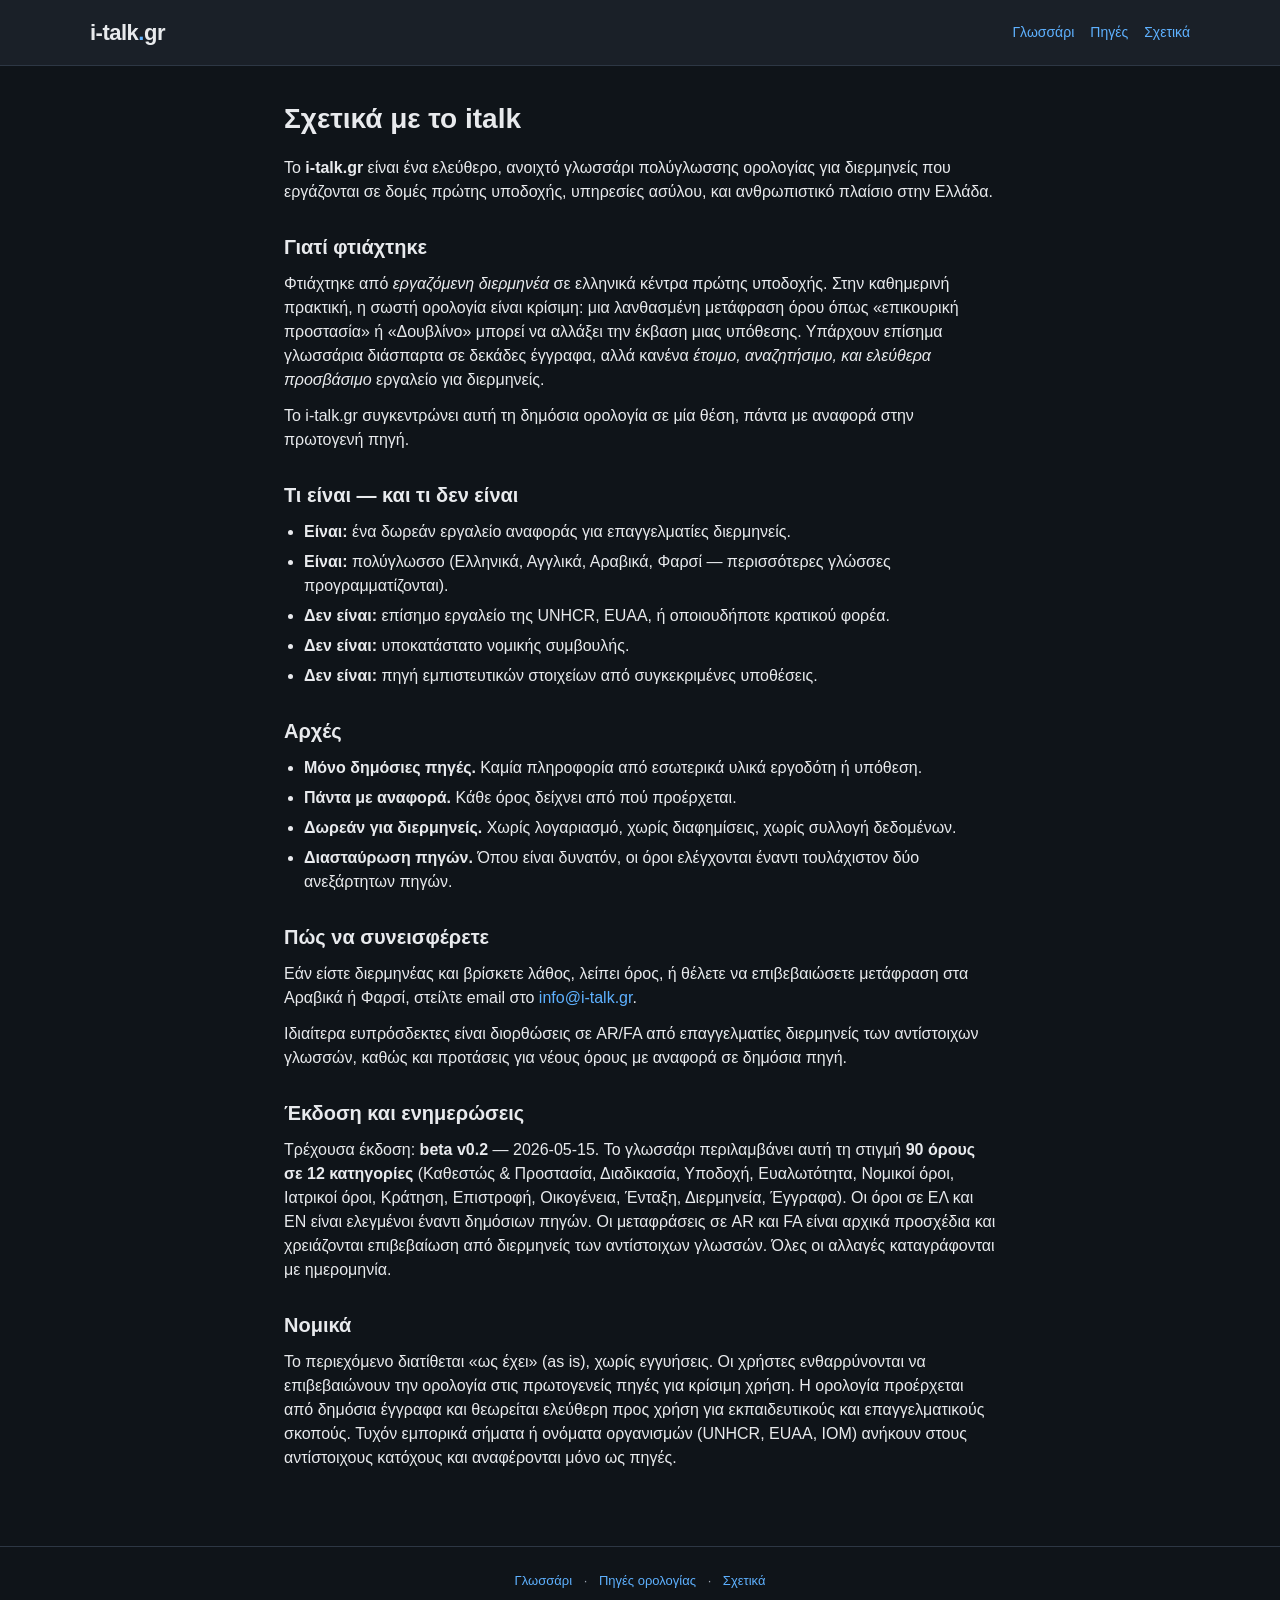
==== about.html @ 4578a0a0 "Switch domain from italk.gr to i-talk.gr (what was actually registered)" ====
<!DOCTYPE html>
<html lang="el">
<head>
  <meta charset="UTF-8">
  <meta name="viewport" content="width=device-width, initial-scale=1.0">
  <title>Σχετικά &mdash; i-talk.gr</title>
  <link rel="stylesheet" href="styles.css">
</head>
<body>
  <header>
    <div class="header-row">
      <div class="brand">i-talk<span class="dot">.</span>gr</div>
      <nav>
        <a href="index.html">Γλωσσάρι</a>
        <a href="sources.html">Πηγές</a>
        <a href="about.html">Σχετικά</a>
      </nav>
    </div>
  </header>

  <div class="page-content">
    <h1>Σχετικά με το italk</h1>

    <p>
      Το <strong>i-talk.gr</strong> είναι ένα ελεύθερο, ανοιχτό γλωσσάρι πολύγλωσσης ορολογίας
      για διερμηνείς που εργάζονται σε δομές πρώτης υποδοχής, υπηρεσίες ασύλου, και ανθρωπιστικό πλαίσιο
      στην Ελλάδα.
    </p>

    <h2>Γιατί φτιάχτηκε</h2>
    <p>
      Φτιάχτηκε από <em>εργαζόμενη διερμηνέα</em> σε ελληνικά κέντρα πρώτης υποδοχής.
      Στην καθημερινή πρακτική, η σωστή ορολογία είναι κρίσιμη: μια λανθασμένη μετάφραση όρου όπως
      &laquo;επικουρική προστασία&raquo; ή &laquo;Δουβλίνο&raquo; μπορεί να αλλάξει την έκβαση μιας υπόθεσης.
      Υπάρχουν επίσημα γλωσσάρια διάσπαρτα σε δεκάδες έγγραφα, αλλά κανένα <em>έτοιμο, αναζητήσιμο,
      και ελεύθερα προσβάσιμο</em> εργαλείο για διερμηνείς.
    </p>
    <p>
      Το i-talk.gr συγκεντρώνει αυτή τη δημόσια ορολογία σε μία θέση, πάντα με αναφορά στην πρωτογενή πηγή.
    </p>

    <h2>Τι είναι &mdash; και τι δεν είναι</h2>
    <ul>
      <li><strong>Είναι:</strong> ένα δωρεάν εργαλείο αναφοράς για επαγγελματίες διερμηνείς.</li>
      <li><strong>Είναι:</strong> πολύγλωσσο (Ελληνικά, Αγγλικά, Αραβικά, Φαρσί &mdash; περισσότερες γλώσσες προγραμματίζονται).</li>
      <li><strong>Δεν είναι:</strong> επίσημο εργαλείο της UNHCR, EUAA, ή οποιουδήποτε κρατικού φορέα.</li>
      <li><strong>Δεν είναι:</strong> υποκατάστατο νομικής συμβουλής.</li>
      <li><strong>Δεν είναι:</strong> πηγή εμπιστευτικών στοιχείων από συγκεκριμένες υποθέσεις.</li>
    </ul>

    <h2>Αρχές</h2>
    <ul>
      <li><strong>Μόνο δημόσιες πηγές.</strong> Καμία πληροφορία από εσωτερικά υλικά εργοδότη ή υπόθεση.</li>
      <li><strong>Πάντα με αναφορά.</strong> Κάθε όρος δείχνει από πού προέρχεται.</li>
      <li><strong>Δωρεάν για διερμηνείς.</strong> Χωρίς λογαριασμό, χωρίς διαφημίσεις, χωρίς συλλογή δεδομένων.</li>
      <li><strong>Διασταύρωση πηγών.</strong> Όπου είναι δυνατόν, οι όροι ελέγχονται έναντι τουλάχιστον δύο ανεξάρτητων πηγών.</li>
    </ul>

    <h2>Πώς να συνεισφέρετε</h2>
    <p>
      Εάν είστε διερμηνέας και βρίσκετε λάθος, λείπει όρος, ή θέλετε να επιβεβαιώσετε
      μετάφραση στα Αραβικά ή Φαρσί, στείλτε email στο
      <a href="mailto:info@i-talk.gr">info@i-talk.gr</a>.
    </p>
    <p>
      Ιδιαίτερα ευπρόσδεκτες είναι διορθώσεις σε AR/FA από επαγγελματίες διερμηνείς
      των αντίστοιχων γλωσσών, καθώς και προτάσεις για νέους όρους με αναφορά σε δημόσια πηγή.
    </p>

    <h2>Έκδοση και ενημερώσεις</h2>
    <p>
      Τρέχουσα έκδοση: <strong>beta v0.2</strong> &mdash; 2026-05-15.
      Το γλωσσάρι περιλαμβάνει αυτή τη στιγμή <strong>90 όρους σε 12 κατηγορίες</strong>
      (Καθεστώς &amp; Προστασία, Διαδικασία, Υποδοχή, Ευαλωτότητα, Νομικοί όροι,
      Ιατρικοί όροι, Κράτηση, Επιστροφή, Οικογένεια, Ένταξη, Διερμηνεία, Έγγραφα).
      Οι όροι σε ΕΛ και ΕΝ είναι ελεγμένοι έναντι δημόσιων πηγών. Οι μεταφράσεις
      σε AR και FA είναι αρχικά προσχέδια και χρειάζονται επιβεβαίωση από διερμηνείς
      των αντίστοιχων γλωσσών. Όλες οι αλλαγές καταγράφονται με ημερομηνία.
    </p>

    <h2>Νομικά</h2>
    <p>
      Το περιεχόμενο διατίθεται &laquo;ως έχει&raquo; (as is), χωρίς εγγυήσεις. Οι χρήστες
      ενθαρρύνονται να επιβεβαιώνουν την ορολογία στις πρωτογενείς πηγές για κρίσιμη χρήση.
      Η ορολογία προέρχεται από δημόσια έγγραφα και θεωρείται ελεύθερη προς χρήση για εκπαιδευτικούς
      και επαγγελματικούς σκοπούς. Τυχόν εμπορικά σήματα ή ονόματα οργανισμών (UNHCR, EUAA, IOM)
      ανήκουν στους αντίστοιχους κατόχους και αναφέρονται μόνο ως πηγές.
    </p>
  </div>

  <footer>
    <div>
      <a href="index.html">Γλωσσάρι</a> &middot;
      <a href="sources.html">Πηγές ορολογίας</a> &middot;
      <a href="about.html">Σχετικά</a>
    </div>
  </footer>
</body>
</html>
---- styles.css ----
:root {
  --bg: #0f1419;
  --bg-elev: #1a2028;
  --bg-card: #232b35;
  --border: #2d3744;
  --text: #e8eaed;
  --text-dim: #9ba3ae;
  --accent: #5eb1ff;
  --accent-hover: #8cc6ff;
  --tag: #2d4a63;
  --tag-text: #b5d4ee;
}

* { box-sizing: border-box; margin: 0; padding: 0; }

html, body {
  background: var(--bg);
  color: var(--text);
  font-family: -apple-system, BlinkMacSystemFont, "Segoe UI", Roboto, "Noto Sans", Arial, sans-serif;
  line-height: 1.5;
  min-height: 100vh;
}

a { color: var(--accent); text-decoration: none; }
a:hover { color: var(--accent-hover); text-decoration: underline; }

header {
  background: var(--bg-elev);
  border-bottom: 1px solid var(--border);
  padding: 16px 24px;
  position: sticky;
  top: 0;
  z-index: 10;
}

.header-row {
  max-width: 1100px;
  margin: 0 auto;
  display: flex;
  align-items: center;
  gap: 24px;
  flex-wrap: wrap;
}

.brand {
  font-size: 22px;
  font-weight: 700;
  color: var(--text);
  letter-spacing: -0.5px;
}

.brand .dot { color: var(--accent); }

nav {
  display: flex;
  gap: 16px;
  margin-left: auto;
  font-size: 14px;
}

main {
  max-width: 1100px;
  margin: 0 auto;
  padding: 32px 24px 64px;
}

.intro {
  margin-bottom: 24px;
}

.intro h1 {
  font-size: 28px;
  margin-bottom: 8px;
  font-weight: 600;
}

.intro p {
  color: var(--text-dim);
  font-size: 15px;
  max-width: 720px;
}

.intro .version-line {
  font-size: 12px;
  color: var(--text-dim);
  margin-top: 6px;
  font-family: ui-monospace, "SF Mono", Menlo, Consolas, monospace;
  letter-spacing: 0.3px;
}

.controls {
  display: flex;
  gap: 12px;
  flex-wrap: wrap;
  margin-bottom: 20px;
  align-items: center;
}

.search-box {
  flex: 1;
  min-width: 240px;
  background: var(--bg-elev);
  border: 1px solid var(--border);
  color: var(--text);
  padding: 10px 14px;
  border-radius: 8px;
  font-size: 15px;
  outline: none;
}

.search-box:focus { border-color: var(--accent); }

.lang-toggle {
  display: flex;
  gap: 4px;
  background: var(--bg-elev);
  border: 1px solid var(--border);
  border-radius: 8px;
  padding: 3px;
}

.lang-toggle button {
  background: transparent;
  border: none;
  color: var(--text-dim);
  font-size: 13px;
  padding: 6px 10px;
  border-radius: 5px;
  cursor: pointer;
  font-weight: 500;
}

.lang-toggle button.active {
  background: var(--accent);
  color: #fff;
}

.lang-toggle button:hover:not(.active) {
  color: var(--text);
}

.category-bar {
  display: flex;
  gap: 8px;
  flex-wrap: wrap;
  margin-bottom: 20px;
}

.cat-chip {
  background: var(--bg-elev);
  border: 1px solid var(--border);
  color: var(--text-dim);
  padding: 6px 12px;
  border-radius: 16px;
  font-size: 13px;
  cursor: pointer;
  transition: all 0.15s;
}

.cat-chip:hover { color: var(--text); border-color: var(--accent); }

.cat-chip.active {
  background: var(--tag);
  color: var(--tag-text);
  border-color: var(--tag);
}

.stats {
  font-size: 13px;
  color: var(--text-dim);
  margin-bottom: 12px;
}

.term-list {
  display: grid;
  gap: 12px;
}

.term-card {
  background: var(--bg-card);
  border: 1px solid var(--border);
  border-radius: 10px;
  padding: 16px 18px;
  cursor: pointer;
  transition: border-color 0.15s;
}

.term-card:hover { border-color: var(--accent); }

.term-head {
  display: flex;
  justify-content: space-between;
  gap: 16px;
  align-items: baseline;
}

.term-title {
  font-size: 17px;
  font-weight: 600;
}

.term-subtitle {
  color: var(--text-dim);
  font-size: 14px;
}

.term-cat {
  background: var(--tag);
  color: var(--tag-text);
  padding: 2px 8px;
  border-radius: 4px;
  font-size: 11px;
  font-weight: 500;
  white-space: nowrap;
}

.term-body {
  display: none;
  margin-top: 14px;
  padding-top: 14px;
  border-top: 1px solid var(--border);
}

.term-card.open .term-body { display: block; }

.translations {
  display: grid;
  grid-template-columns: repeat(auto-fit, minmax(200px, 1fr));
  gap: 10px;
  margin-bottom: 14px;
}

.trans-item {
  background: var(--bg-elev);
  padding: 8px 12px;
  border-radius: 6px;
}

.trans-lang {
  font-size: 11px;
  color: var(--text-dim);
  text-transform: uppercase;
  letter-spacing: 0.5px;
  margin-bottom: 2px;
}

.trans-text {
  font-size: 16px;
}

.trans-text.rtl { direction: rtl; text-align: right; }

.trans-pending {
  color: var(--text-dim);
  font-style: italic;
  font-size: 14px;
}

.definitions {
  margin-bottom: 14px;
}

.def-block {
  margin-bottom: 8px;
}

.def-lang {
  font-size: 11px;
  color: var(--text-dim);
  text-transform: uppercase;
  letter-spacing: 0.5px;
  margin-bottom: 2px;
}

.def-text {
  font-size: 14px;
  color: var(--text);
}

.sources {
  font-size: 12px;
  color: var(--text-dim);
}

.sources strong { color: var(--text); font-weight: 600; }

.empty {
  text-align: center;
  padding: 48px 24px;
  color: var(--text-dim);
}

footer {
  border-top: 1px solid var(--border);
  padding: 24px;
  text-align: center;
  color: var(--text-dim);
  font-size: 13px;
}

footer a { margin: 0 8px; }

.page-content {
  max-width: 760px;
  margin: 0 auto;
  padding: 32px 24px 64px;
}

.page-content h1 {
  font-size: 28px;
  font-weight: 600;
  margin-bottom: 16px;
}

.page-content h2 {
  font-size: 20px;
  font-weight: 600;
  margin: 28px 0 10px;
  color: var(--text);
}

.page-content p {
  margin-bottom: 12px;
  color: var(--text);
}

.page-content ul {
  margin: 0 0 16px 20px;
  color: var(--text);
}

.page-content li {
  margin-bottom: 6px;
}

.page-content .source-block {
  background: var(--bg-card);
  border: 1px solid var(--border);
  border-radius: 8px;
  padding: 16px;
  margin-bottom: 12px;
}

.page-content .source-block .src-name {
  font-weight: 600;
  margin-bottom: 4px;
}

.page-content .source-block .src-meta {
  font-size: 13px;
  color: var(--text-dim);
}

.disclaimer {
  background: #2d2419;
  border: 1px solid #5a4220;
  color: #f0d59a;
  padding: 12px 16px;
  border-radius: 8px;
  font-size: 13px;
  margin-bottom: 16px;
}

@media (max-width: 600px) {
  .header-row { gap: 12px; }
  nav { width: 100%; margin-left: 0; order: 3; justify-content: center; }
  .intro h1 { font-size: 22px; }
  main { padding: 24px 16px 48px; }
}
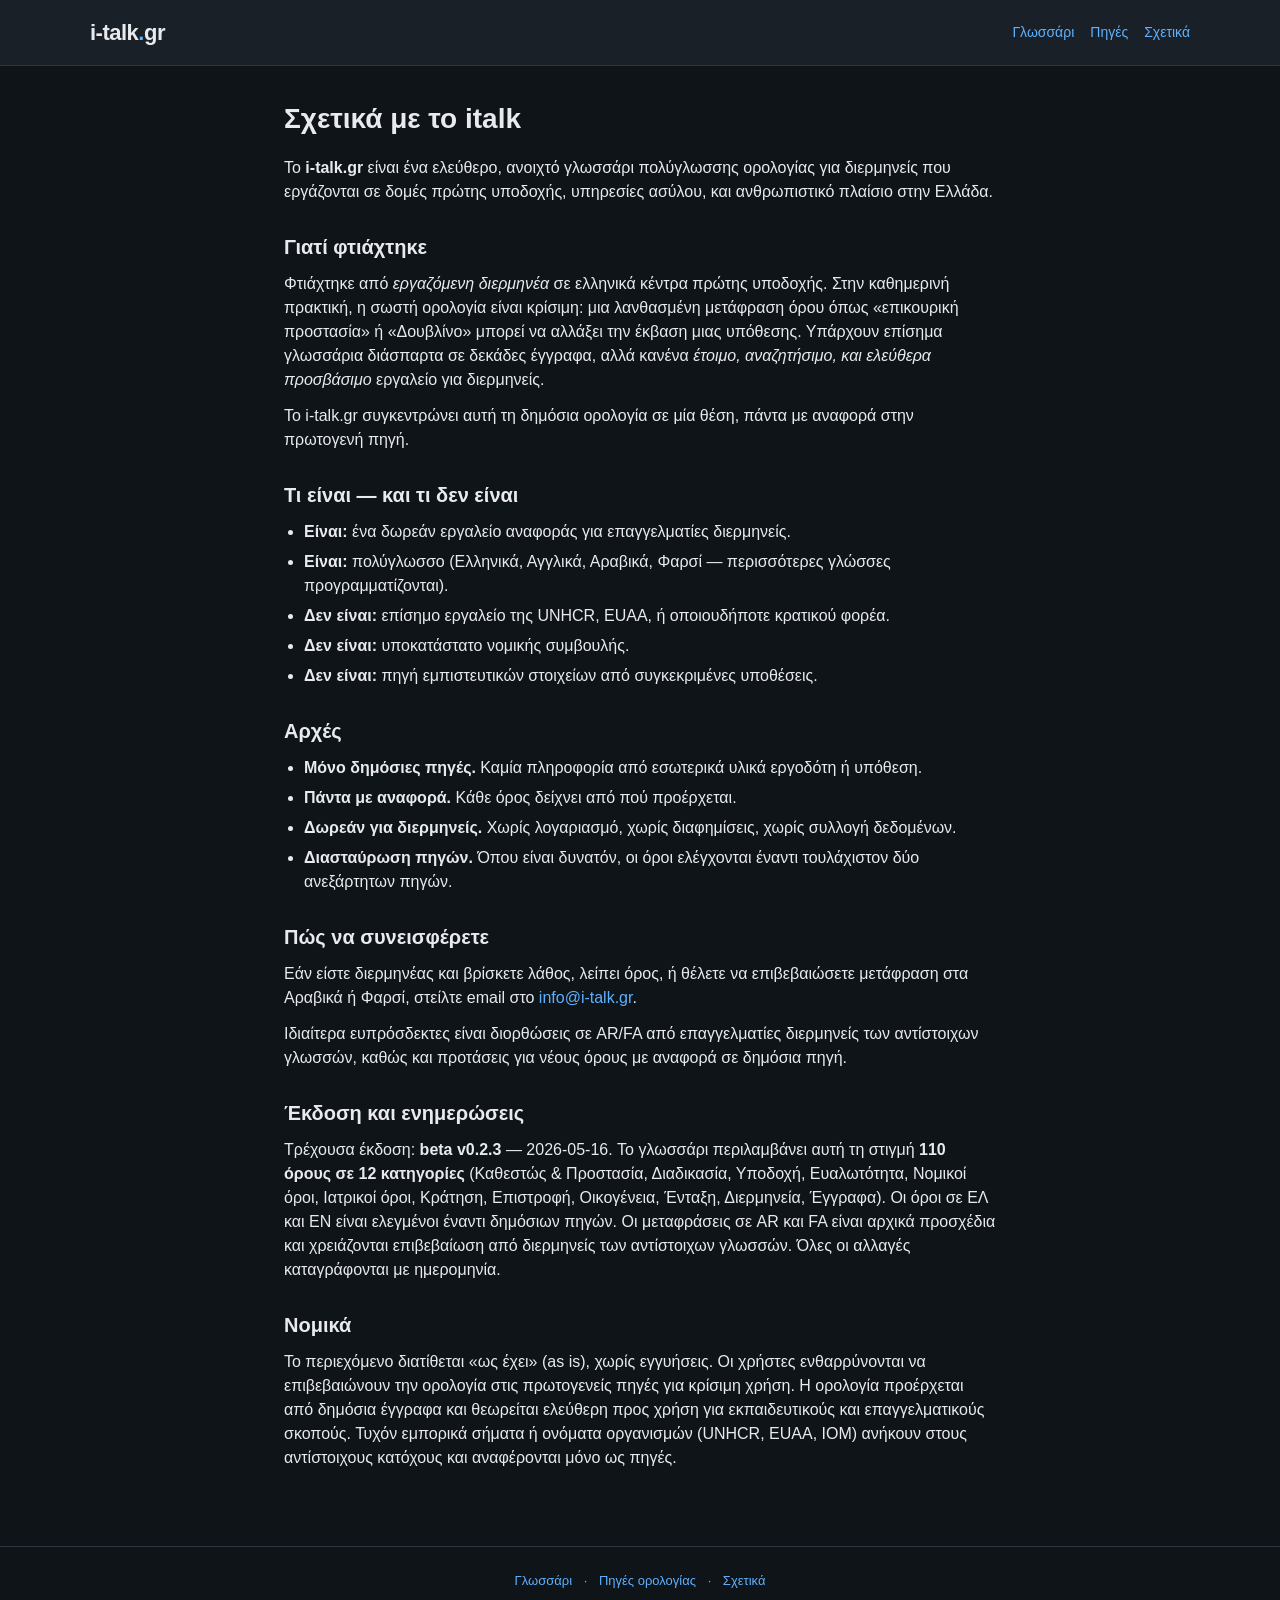
==== commit 106f6dfd: "v0.2.3 — expand glossary to 110 terms Bring the four thinnest categories from 5 to 10 entries each: " ====
--- a/about.html
+++ b/about.html
@@ -69,8 +69,8 @@
 
     <h2>Έκδοση και ενημερώσεις</h2>
     <p>
-      Τρέχουσα έκδοση: <strong>beta v0.2</strong> &mdash; 2026-05-15.
-      Το γλωσσάρι περιλαμβάνει αυτή τη στιγμή <strong>90 όρους σε 12 κατηγορίες</strong>
+      Τρέχουσα έκδοση: <strong>beta v0.2.3</strong> &mdash; 2026-05-16.
+      Το γλωσσάρι περιλαμβάνει αυτή τη στιγμή <strong>110 όρους σε 12 κατηγορίες</strong>
       (Καθεστώς &amp; Προστασία, Διαδικασία, Υποδοχή, Ευαλωτότητα, Νομικοί όροι,
       Ιατρικοί όροι, Κράτηση, Επιστροφή, Οικογένεια, Ένταξη, Διερμηνεία, Έγγραφα).
       Οι όροι σε ΕΛ και ΕΝ είναι ελεγμένοι έναντι δημόσιων πηγών. Οι μεταφράσεις
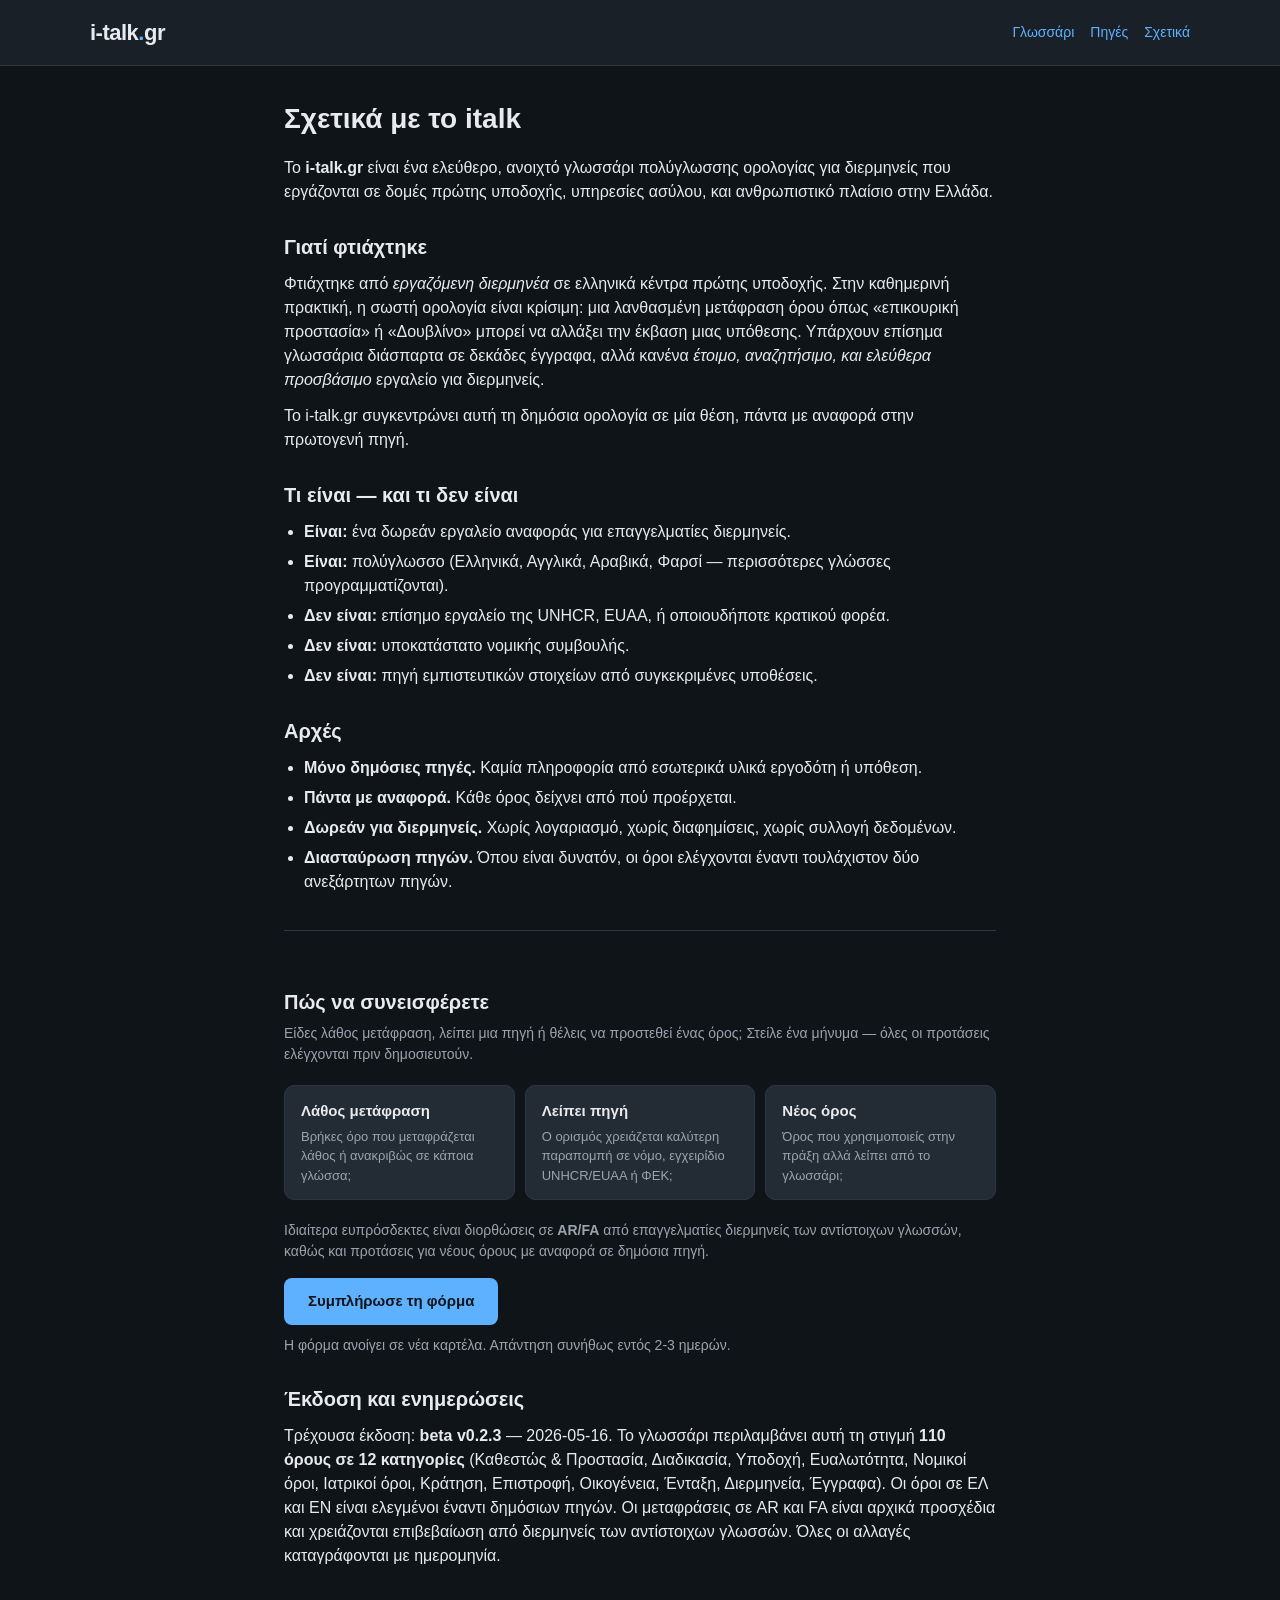
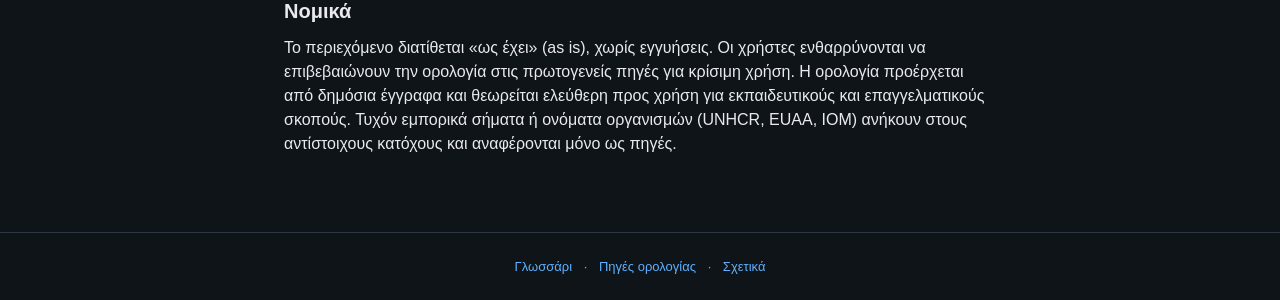
==== commit bb3874ac: "Restore CNAME and add Contribute section across glossary - Add CNAME file (i-talk.gr) to publish on " ====
--- a/about.html
+++ b/about.html
@@ -56,16 +56,30 @@
       <li><strong>Διασταύρωση πηγών.</strong> Όπου είναι δυνατόν, οι όροι ελέγχονται έναντι τουλάχιστον δύο ανεξάρτητων πηγών.</li>
     </ul>
 
-    <h2>Πώς να συνεισφέρετε</h2>
-    <p>
-      Εάν είστε διερμηνέας και βρίσκετε λάθος, λείπει όρος, ή θέλετε να επιβεβαιώσετε
-      μετάφραση στα Αραβικά ή Φαρσί, στείλτε email στο
-      <a href="mailto:info@i-talk.gr">info@i-talk.gr</a>.
-    </p>
-    <p>
-      Ιδιαίτερα ευπρόσδεκτες είναι διορθώσεις σε AR/FA από επαγγελματίες διερμηνείς
-      των αντίστοιχων γλωσσών, καθώς και προτάσεις για νέους όρους με αναφορά σε δημόσια πηγή.
-    </p>
+    <section class="contribute-section">
+      <h2>Πώς να συνεισφέρετε</h2>
+      <p>Είδες λάθος μετάφραση, λείπει μια πηγή ή θέλεις να προστεθεί ένας όρος; Στείλε ένα μήνυμα — όλες οι προτάσεις ελέγχονται πριν δημοσιευτούν.</p>
+
+      <div class="contribute-cards">
+        <div class="contribute-card">
+          <h3>Λάθος μετάφραση</h3>
+          <p>Βρήκες όρο που μεταφράζεται λάθος ή ανακριβώς σε κάποια γλώσσα;</p>
+        </div>
+        <div class="contribute-card">
+          <h3>Λείπει πηγή</h3>
+          <p>Ο ορισμός χρειάζεται καλύτερη παραπομπή σε νόμο, εγχειρίδιο UNHCR/EUAA ή ΦΕΚ;</p>
+        </div>
+        <div class="contribute-card">
+          <h3>Νέος όρος</h3>
+          <p>Όρος που χρησιμοποιείς στην πράξη αλλά λείπει από το γλωσσάρι;</p>
+        </div>
+      </div>
+
+      <p>Ιδιαίτερα ευπρόσδεκτες είναι διορθώσεις σε <strong>AR/FA</strong> από επαγγελματίες διερμηνείς των αντίστοιχων γλωσσών, καθώς και προτάσεις για νέους όρους με αναφορά σε δημόσια πηγή.</p>
+
+      <a class="contribute-btn" href="https://docs.google.com/forms/d/e/1FAIpQLSdoiRHW2-Toxpkxi9mlae52Jv3VCLZpOQzOsnzYiHr2yXkaJQ/viewform" target="_blank" rel="noopener">Συμπλήρωσε τη φόρμα</a>
+      <p class="contribute-note">Η φόρμα ανοίγει σε νέα καρτέλα. Απάντηση συνήθως εντός 2-3 ημερών.</p>
+    </section>
 
     <h2>Έκδοση και ενημερώσεις</h2>
     <p>
--- a/styles.css
+++ b/styles.css
@@ -361,6 +361,82 @@
   margin-bottom: 16px;
 }
 
+.contribute-section {
+  margin-top: 36px;
+  padding-top: 28px;
+  border-top: 1px solid var(--border);
+}
+
+.contribute-section h2 {
+  font-size: 20px;
+  font-weight: 600;
+  margin-bottom: 6px;
+}
+
+.contribute-section > p {
+  color: var(--text-dim);
+  font-size: 14px;
+  max-width: 720px;
+}
+
+.contribute-cards {
+  display: grid;
+  grid-template-columns: repeat(auto-fit, minmax(200px, 1fr));
+  gap: 10px;
+  margin: 20px 0;
+}
+
+.contribute-card {
+  background: var(--bg-card);
+  border: 1px solid var(--border);
+  border-radius: 10px;
+  padding: 14px 16px;
+  transition: border-color 0.15s;
+}
+
+.contribute-card:hover {
+  border-color: var(--accent);
+}
+
+.contribute-card h3 {
+  font-size: 15px;
+  font-weight: 600;
+  margin-bottom: 4px;
+  color: var(--text);
+}
+
+.contribute-card p {
+  font-size: 13px;
+  color: var(--text-dim);
+  margin: 0;
+}
+
+.contribute-btn {
+  display: inline-block;
+  background: var(--accent);
+  color: #0f1419;
+  font-weight: 700;
+  font-size: 15px;
+  padding: 12px 24px;
+  border-radius: 8px;
+  text-decoration: none;
+  transition: background 0.15s;
+  margin-top: 4px;
+}
+
+.contribute-btn:hover {
+  background: var(--accent-hover);
+  color: #0f1419;
+  text-decoration: none;
+}
+
+.contribute-note {
+  font-size: 12px;
+  color: var(--text-dim);
+  margin-top: 10px;
+  margin-bottom: 0;
+}
+
 @media (max-width: 600px) {
   .header-row { gap: 12px; }
   nav { width: 100%; margin-left: 0; order: 3; justify-content: center; }
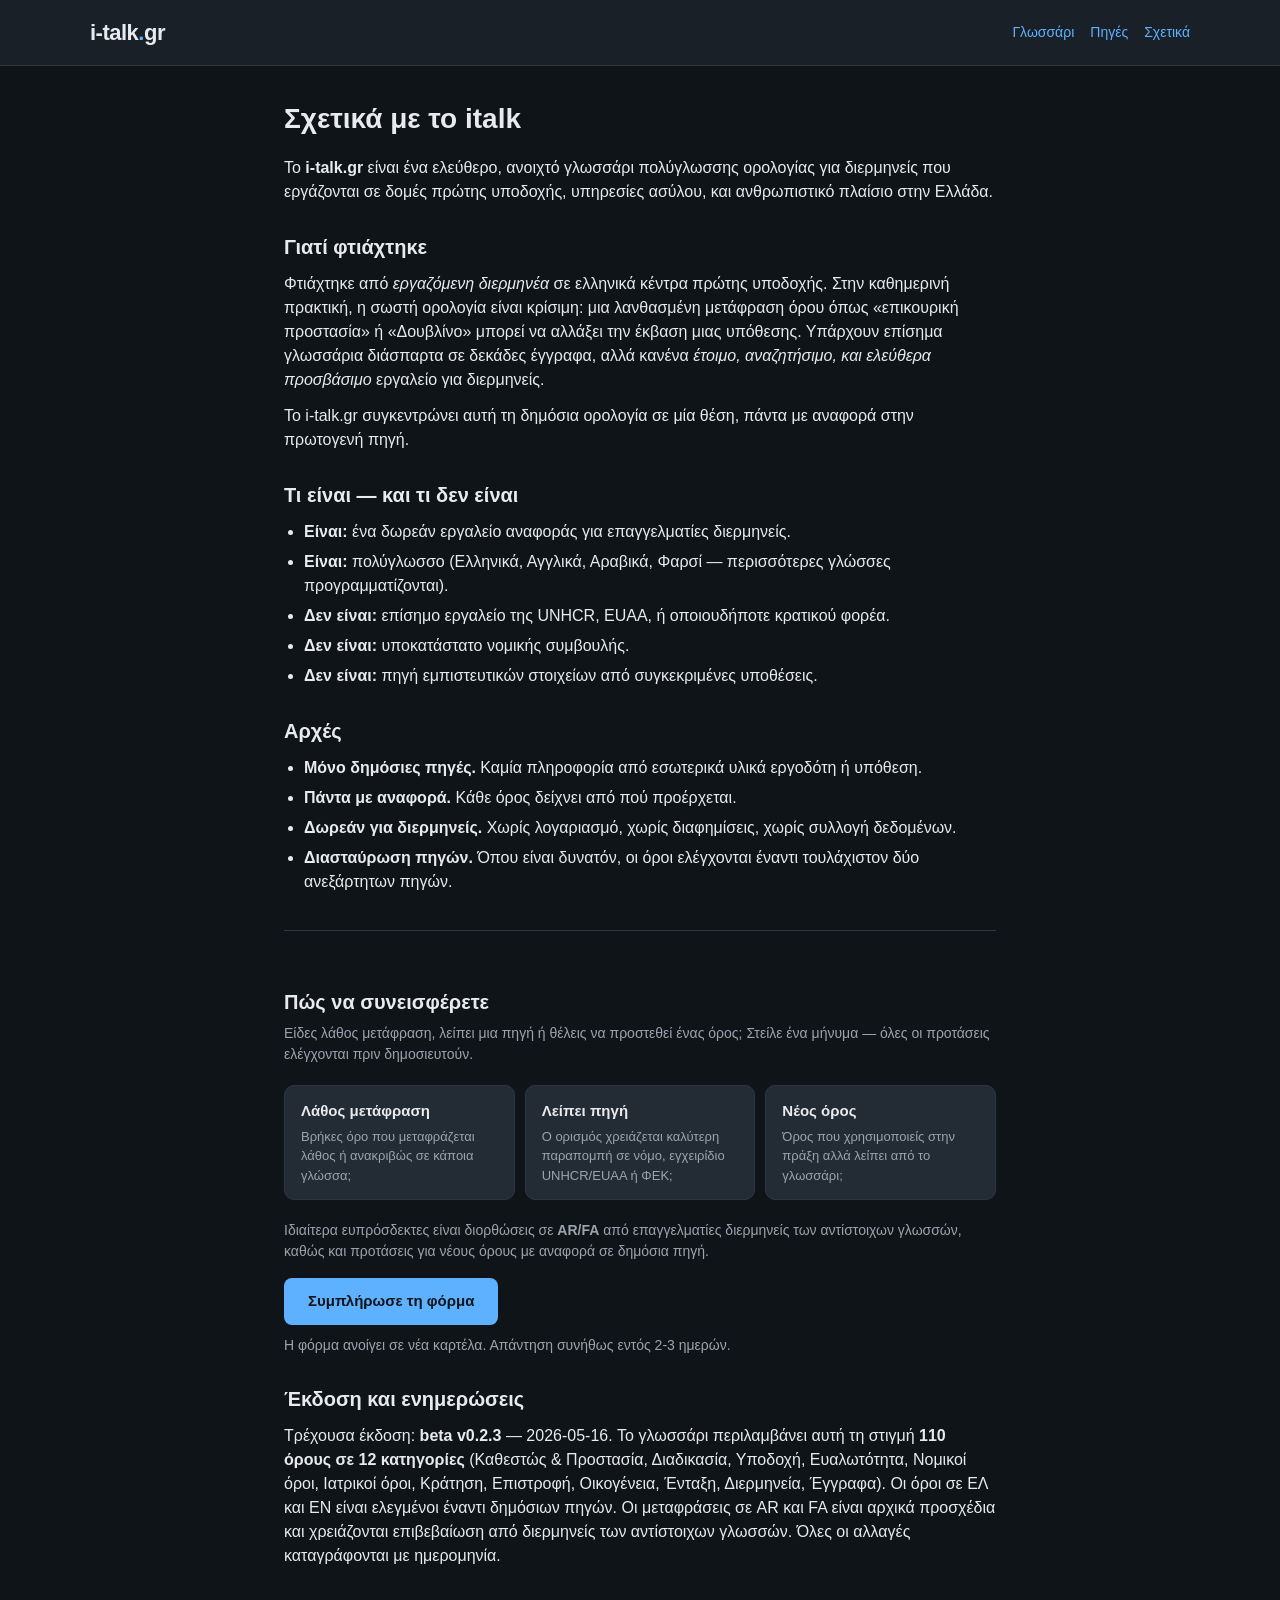
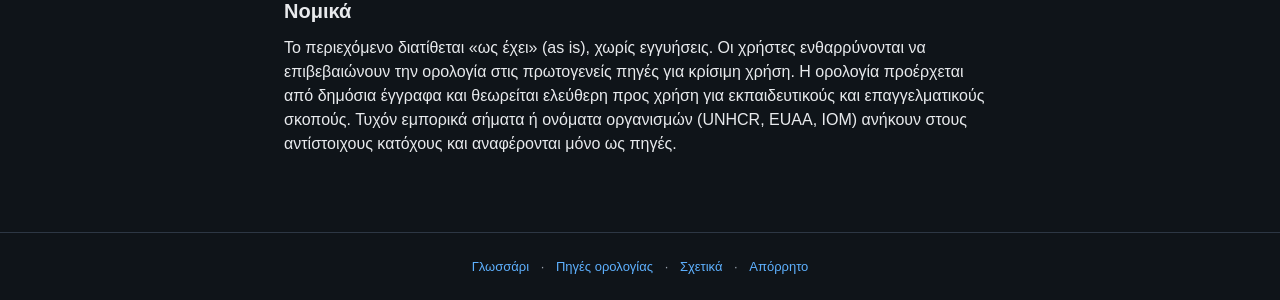
==== commit 9018c4ac: "Footer: add "Απόρρητο" link to /privacy on every page" ====
--- a/about.html
+++ b/about.html
@@ -4,6 +4,11 @@
   <meta charset="UTF-8">
   <meta name="viewport" content="width=device-width, initial-scale=1.0">
   <title>Σχετικά &mdash; i-talk.gr</title>
+  <link rel="icon" type="image/png" sizes="192x192" href="/icon-192.png">
+  <link rel="icon" type="image/png" sizes="512x512" href="/icon-512.png">
+  <link rel="apple-touch-icon" href="/icon-192.png">
+  <link rel="manifest" href="/manifest.json">
+  <meta name="theme-color" content="#0f1419">
   <link rel="stylesheet" href="styles.css">
 </head>
 <body>
@@ -106,8 +111,13 @@
     <div>
       <a href="index.html">Γλωσσάρι</a> &middot;
       <a href="sources.html">Πηγές ορολογίας</a> &middot;
-      <a href="about.html">Σχετικά</a>
+      <a href="about.html">Σχετικά</a> &middot;
+      <a href="privacy.html">Απόρρητο</a>
     </div>
   </footer>
+
+  <!-- Cloudflare Web Analytics -->
+  <script defer src='https://static.cloudflareinsights.com/beacon.min.js' data-cf-beacon='{"token": "0d5d3395ee364e91b84a31570635e971"}'></script>
+  <!-- End Cloudflare Web Analytics -->
 </body>
 </html>
--- a/styles.css
+++ b/styles.css
@@ -88,6 +88,37 @@
   letter-spacing: 0.3px;
 }
 
+.intro .trust-badges {
+  list-style: none;
+  display: flex;
+  flex-wrap: wrap;
+  gap: 8px;
+  margin: 12px 0 16px;
+  padding: 0;
+}
+
+.intro .trust-badges li {
+  background: var(--bg-elev);
+  border: 1px solid var(--border);
+  color: var(--text);
+  font-size: 13px;
+  padding: 6px 12px;
+  border-radius: 16px;
+  display: inline-flex;
+  align-items: center;
+  gap: 6px;
+}
+
+.intro .trust-badges .check {
+  color: var(--accent);
+  font-weight: 700;
+}
+
+@media (max-width: 600px) {
+  .intro .trust-badges { gap: 6px; }
+  .intro .trust-badges li { font-size: 12px; padding: 5px 10px; }
+}
+
 .controls {
   display: flex;
   gap: 12px;
@@ -437,9 +468,258 @@
   margin-bottom: 0;
 }
 
+.view-toggle {
+  display: flex;
+  gap: 4px;
+  background: var(--bg-elev);
+  border: 1px solid var(--border);
+  border-radius: 8px;
+  padding: 3px;
+}
+
+.view-toggle button {
+  background: transparent;
+  border: none;
+  color: var(--text-dim);
+  font-size: 13px;
+  padding: 6px 12px;
+  border-radius: 5px;
+  cursor: pointer;
+  font-weight: 500;
+}
+
+.view-toggle button.active {
+  background: var(--accent);
+  color: #fff;
+}
+
+.view-toggle button:hover:not(.active) {
+  color: var(--text);
+}
+
+.term-table-wrap {
+  overflow-x: auto;
+  background: var(--bg-card);
+  border: 1px solid var(--border);
+  border-radius: 10px;
+}
+
+.term-table {
+  width: 100%;
+  border-collapse: collapse;
+  font-size: 14px;
+  min-width: 880px;
+}
+
+.term-table thead th {
+  position: sticky;
+  top: 0;
+  background: var(--bg-elev);
+  color: var(--text-dim);
+  text-align: left;
+  font-size: 11px;
+  font-weight: 600;
+  text-transform: uppercase;
+  letter-spacing: 0.6px;
+  padding: 10px 12px;
+  border-bottom: 1px solid var(--border);
+  z-index: 2;
+}
+
+.term-table tbody td {
+  padding: 10px 12px;
+  border-bottom: 1px solid var(--border);
+  vertical-align: top;
+  color: var(--text);
+  max-width: 240px;
+  word-wrap: break-word;
+}
+
+.term-table tbody tr:last-child td {
+  border-bottom: none;
+}
+
+.term-table tbody tr:hover td {
+  background: rgba(94, 177, 255, 0.04);
+}
+
+.term-table td.copyable {
+  cursor: pointer;
+  transition: background 0.12s;
+}
+
+.term-table td.copyable:hover {
+  background: rgba(94, 177, 255, 0.10);
+  color: var(--accent-hover);
+}
+
+.term-table td.copyable:active {
+  background: rgba(94, 177, 255, 0.18);
+}
+
+.term-table td.rtl {
+  direction: rtl;
+  text-align: right;
+  font-size: 15px;
+}
+
+.term-table td.pending {
+  color: var(--text-dim);
+  font-style: italic;
+}
+
+.term-table td.cat-cell {
+  font-size: 12px;
+  color: var(--tag-text);
+  white-space: nowrap;
+}
+
+.term-table td.src-cell {
+  font-size: 12px;
+  color: var(--text-dim);
+  white-space: nowrap;
+  max-width: 180px;
+  overflow: hidden;
+  text-overflow: ellipsis;
+}
+
+.copy-toast {
+  position: fixed;
+  bottom: 24px;
+  left: 50%;
+  transform: translateX(-50%) translateY(10px);
+  background: var(--accent);
+  color: #0f1419;
+  font-weight: 600;
+  font-size: 13px;
+  padding: 10px 18px;
+  border-radius: 8px;
+  box-shadow: 0 4px 16px rgba(0, 0, 0, 0.4);
+  opacity: 0;
+  transition: opacity 0.18s, transform 0.18s;
+  z-index: 100;
+  max-width: 80%;
+  overflow: hidden;
+  text-overflow: ellipsis;
+  white-space: nowrap;
+}
+
+.copy-toast.show {
+  opacity: 1;
+  transform: translateX(-50%) translateY(0);
+}
+
 @media (max-width: 600px) {
   .header-row { gap: 12px; }
   nav { width: 100%; margin-left: 0; order: 3; justify-content: center; }
   .intro h1 { font-size: 22px; }
   main { padding: 24px 16px 48px; }
-}
+  .term-table { font-size: 13px; min-width: 760px; }
+  .term-table thead th,
+  .term-table tbody td { padding: 8px 10px; }
+}
+
+/* APR 2026 landing page */
+.apr-hero {
+  background: linear-gradient(180deg, var(--bg-elev) 0%, var(--bg-card) 100%);
+  border: 1px solid var(--border);
+  border-radius: 12px;
+  padding: 28px 24px;
+  margin-bottom: 20px;
+}
+.apr-badge {
+  display: inline-block;
+  background: var(--accent);
+  color: #0f1419;
+  font-weight: 700;
+  font-size: 12px;
+  letter-spacing: 0.5px;
+  padding: 4px 10px;
+  border-radius: 12px;
+  margin-bottom: 12px;
+}
+.apr-hero h1 {
+  font-size: 26px;
+  line-height: 1.25;
+  margin: 0 0 12px;
+}
+.apr-subtitle {
+  color: var(--text-dim);
+  font-size: 15px;
+  margin: 0;
+}
+.apr-terms {
+  display: grid;
+  grid-template-columns: 1fr 1fr;
+  gap: 10px;
+  margin: 8px 0 20px;
+}
+.apr-term {
+  display: flex;
+  flex-direction: column;
+  gap: 2px;
+  background: var(--bg-card);
+  border: 1px solid var(--border);
+  border-radius: 8px;
+  padding: 10px 14px;
+  text-decoration: none;
+  color: var(--text);
+  transition: border-color 0.15s, background 0.15s;
+}
+.apr-term:hover {
+  border-color: var(--accent);
+  background: var(--bg-elev);
+}
+.apr-term-el { font-weight: 600; font-size: 14px; }
+.apr-term-en { font-size: 12px; color: var(--text-dim); }
+
+/* New-feature badge for the homepage hero */
+.new-banner {
+  display: flex;
+  align-items: center;
+  gap: 14px;
+  background: linear-gradient(135deg, var(--bg-elev), var(--bg-card));
+  border: 2px solid var(--accent);
+  border-radius: 10px;
+  padding: 14px 18px;
+  margin: 8px 0 20px;
+  text-decoration: none;
+  color: var(--text);
+  font-size: 15px;
+  box-shadow: 0 2px 12px rgba(0,0,0,0.15);
+  transition: transform 0.15s ease, box-shadow 0.15s ease;
+}
+.new-banner:hover {
+  transform: translateY(-1px);
+  box-shadow: 0 4px 18px rgba(0,0,0,0.25);
+}
+.new-banner-tag {
+  background: var(--accent);
+  color: #0f1419;
+  font-weight: 700;
+  font-size: 12px;
+  letter-spacing: 0.8px;
+  padding: 4px 10px;
+  border-radius: 12px;
+  flex-shrink: 0;
+}
+.new-banner-text {
+  display: flex;
+  flex-direction: column;
+  gap: 2px;
+  flex: 1;
+  min-width: 0;
+}
+.new-banner-text strong { font-size: 16px; line-height: 1.3; }
+.new-banner-date { font-size: 13px; opacity: 0.85; }
+.new-banner-arrow {
+  color: var(--accent);
+  font-weight: 700;
+  font-size: 20px;
+  flex-shrink: 0;
+}
+
+@media (max-width: 600px) {
+  .apr-terms { grid-template-columns: 1fr; }
+  .apr-hero h1 { font-size: 20px; }
+}
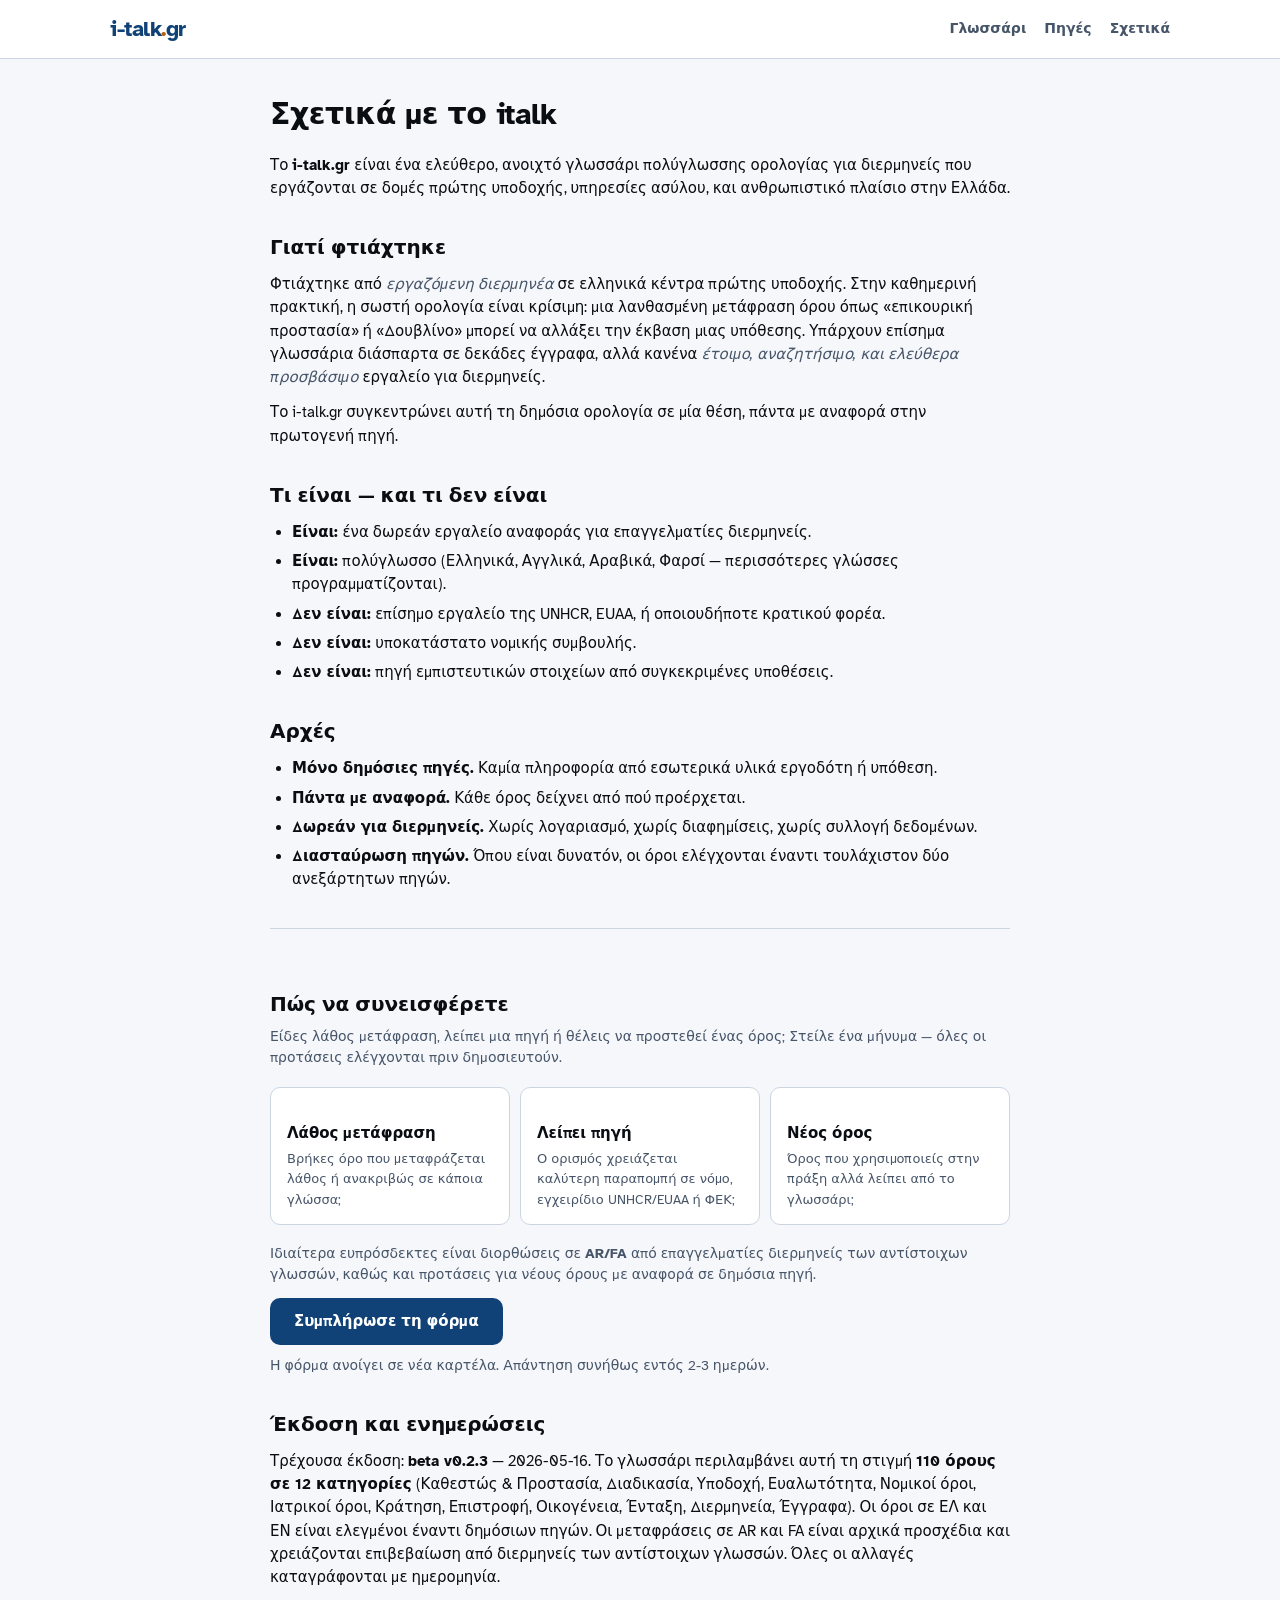
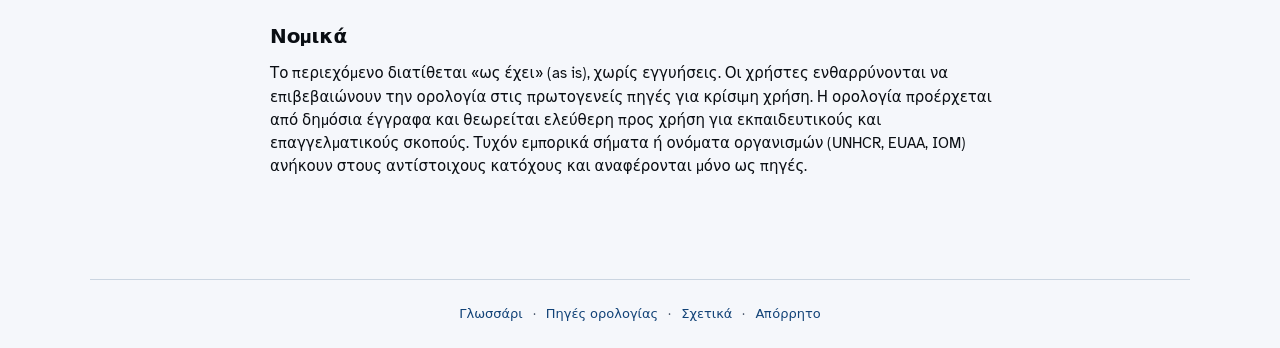
==== commit 03745523: "v0.3.1 — Migrate sub-pages to light theme Rewrote styles.css from dark theme to match the new light-" ====
--- a/about.html
+++ b/about.html
@@ -8,7 +8,10 @@
   <link rel="icon" type="image/png" sizes="512x512" href="/icon-512.png">
   <link rel="apple-touch-icon" href="/icon-192.png">
   <link rel="manifest" href="/manifest.json">
-  <meta name="theme-color" content="#0f1419">
+  <meta name="theme-color" content="#114277">
+  <link rel="preconnect" href="https://fonts.googleapis.com">
+  <link rel="preconnect" href="https://fonts.gstatic.com" crossorigin>
+  <link href="https://fonts.googleapis.com/css2?family=Atkinson+Hyperlegible:wght@400;700&family=JetBrains+Mono:wght@500;600&display=swap" rel="stylesheet">
   <link rel="stylesheet" href="styles.css">
 </head>
 <body>
--- a/styles.css
+++ b/styles.css
@@ -1,14 +1,30 @@
+/* i-talk.gr — shared styles for sub-pages (about, sources, apr-2026, privacy).
+   The main glossary (index.html) has its own inlined stylesheet. */
+
 :root {
-  --bg: #0f1419;
-  --bg-elev: #1a2028;
-  --bg-card: #232b35;
-  --border: #2d3744;
-  --text: #e8eaed;
-  --text-dim: #9ba3ae;
-  --accent: #5eb1ff;
-  --accent-hover: #8cc6ff;
-  --tag: #2d4a63;
-  --tag-text: #b5d4ee;
+  --bg: #f5f7fb;
+  --surface: #ffffff;
+  --surface-alt: #eef2f8;
+  --border: #cbd5e1;
+  --border-strong: #94a3b8;
+  --text: #0a0e13;
+  --text-dim: #475569;
+  --text-muted: #64748b;
+  --primary: #114277;
+  --primary-hover: #0a3f7a;
+
+  --dom-legal: #2B52BA;
+  --dom-legal-bg: #EEF2FC;
+  --dom-medical: #D9383A;
+  --dom-medical-bg: #FDF2F2;
+  --dom-admin: #506173;
+  --dom-admin-bg: #F1F4F7;
+  --dom-psychosocial: #7A39BB;
+  --dom-psychosocial-bg: #F7F1FD;
+  --dom-warm: #B25E0E;
+  --dom-warm-bg: #FDF4EA;
+  --dom-restrict: #7A2E2E;
+  --dom-restrict-bg: #FBEEEE;
 }
 
 * { box-sizing: border-box; margin: 0; padding: 0; }
@@ -16,710 +32,272 @@
 html, body {
   background: var(--bg);
   color: var(--text);
-  font-family: -apple-system, BlinkMacSystemFont, "Segoe UI", Roboto, "Noto Sans", Arial, sans-serif;
-  line-height: 1.5;
+  font-family: 'Atkinson Hyperlegible', system-ui, -apple-system, "Segoe UI", Roboto, sans-serif;
+  line-height: 1.55;
   min-height: 100vh;
-}
-
-a { color: var(--accent); text-decoration: none; }
-a:hover { color: var(--accent-hover); text-decoration: underline; }
-
+  -webkit-font-smoothing: antialiased;
+}
+
+a { color: var(--primary); text-decoration: none; }
+a:hover { text-decoration: underline; }
+
+/* ---- HEADER ---- */
 header {
-  background: var(--bg-elev);
+  background: var(--surface);
   border-bottom: 1px solid var(--border);
-  padding: 16px 24px;
   position: sticky;
   top: 0;
-  z-index: 10;
-}
-
+  z-index: 20;
+}
 .header-row {
   max-width: 1100px;
   margin: 0 auto;
+  padding: 12px 20px;
   display: flex;
   align-items: center;
-  gap: 24px;
+  gap: 20px;
   flex-wrap: wrap;
 }
-
 .brand {
   font-size: 22px;
   font-weight: 700;
-  color: var(--text);
+  color: var(--primary);
   letter-spacing: -0.5px;
 }
-
-.brand .dot { color: var(--accent); }
-
+.brand .dot { color: var(--dom-warm); }
 nav {
+  margin-left: auto;
   display: flex;
-  gap: 16px;
-  margin-left: auto;
+  gap: 18px;
   font-size: 14px;
 }
-
-main {
-  max-width: 1100px;
+nav a {
+  color: var(--text-dim);
+  text-decoration: none;
+  font-weight: 600;
+}
+nav a:hover { color: var(--primary); text-decoration: none; }
+
+/* ---- PAGE CONTENT ---- */
+.page-content {
+  max-width: 780px;
   margin: 0 auto;
-  padding: 32px 24px 64px;
-}
-
-.intro {
-  margin-bottom: 24px;
-}
-
-.intro h1 {
-  font-size: 28px;
-  margin-bottom: 8px;
-  font-weight: 600;
-}
-
-.intro p {
-  color: var(--text-dim);
-  font-size: 15px;
-  max-width: 720px;
-}
-
-.intro .version-line {
-  font-size: 12px;
-  color: var(--text-dim);
-  margin-top: 6px;
-  font-family: ui-monospace, "SF Mono", Menlo, Consolas, monospace;
-  letter-spacing: 0.3px;
-}
-
-.intro .trust-badges {
-  list-style: none;
-  display: flex;
-  flex-wrap: wrap;
-  gap: 8px;
-  margin: 12px 0 16px;
-  padding: 0;
-}
-
-.intro .trust-badges li {
-  background: var(--bg-elev);
-  border: 1px solid var(--border);
-  color: var(--text);
-  font-size: 13px;
-  padding: 6px 12px;
-  border-radius: 16px;
-  display: inline-flex;
-  align-items: center;
-  gap: 6px;
-}
-
-.intro .trust-badges .check {
-  color: var(--accent);
-  font-weight: 700;
-}
-
-@media (max-width: 600px) {
-  .intro .trust-badges { gap: 6px; }
-  .intro .trust-badges li { font-size: 12px; padding: 5px 10px; }
-}
-
-.controls {
-  display: flex;
-  gap: 12px;
-  flex-wrap: wrap;
-  margin-bottom: 20px;
-  align-items: center;
-}
-
-.search-box {
-  flex: 1;
-  min-width: 240px;
-  background: var(--bg-elev);
-  border: 1px solid var(--border);
-  color: var(--text);
-  padding: 10px 14px;
-  border-radius: 8px;
-  font-size: 15px;
-  outline: none;
-}
-
-.search-box:focus { border-color: var(--accent); }
-
-.lang-toggle {
-  display: flex;
-  gap: 4px;
-  background: var(--bg-elev);
-  border: 1px solid var(--border);
-  border-radius: 8px;
-  padding: 3px;
-}
-
-.lang-toggle button {
-  background: transparent;
-  border: none;
-  color: var(--text-dim);
-  font-size: 13px;
-  padding: 6px 10px;
-  border-radius: 5px;
-  cursor: pointer;
-  font-weight: 500;
-}
-
-.lang-toggle button.active {
-  background: var(--accent);
-  color: #fff;
-}
-
-.lang-toggle button:hover:not(.active) {
-  color: var(--text);
-}
-
-.category-bar {
-  display: flex;
-  gap: 8px;
-  flex-wrap: wrap;
-  margin-bottom: 20px;
-}
-
-.cat-chip {
-  background: var(--bg-elev);
-  border: 1px solid var(--border);
-  color: var(--text-dim);
-  padding: 6px 12px;
-  border-radius: 16px;
-  font-size: 13px;
-  cursor: pointer;
-  transition: all 0.15s;
-}
-
-.cat-chip:hover { color: var(--text); border-color: var(--accent); }
-
-.cat-chip.active {
-  background: var(--tag);
-  color: var(--tag-text);
-  border-color: var(--tag);
-}
-
-.stats {
-  font-size: 13px;
-  color: var(--text-dim);
-  margin-bottom: 12px;
-}
-
-.term-list {
-  display: grid;
-  gap: 12px;
-}
-
-.term-card {
-  background: var(--bg-card);
-  border: 1px solid var(--border);
-  border-radius: 10px;
-  padding: 16px 18px;
-  cursor: pointer;
-  transition: border-color 0.15s;
-}
-
-.term-card:hover { border-color: var(--accent); }
-
-.term-head {
-  display: flex;
-  justify-content: space-between;
-  gap: 16px;
-  align-items: baseline;
-}
-
-.term-title {
-  font-size: 17px;
-  font-weight: 600;
-}
-
-.term-subtitle {
-  color: var(--text-dim);
-  font-size: 14px;
-}
-
-.term-cat {
-  background: var(--tag);
-  color: var(--tag-text);
-  padding: 2px 8px;
-  border-radius: 4px;
-  font-size: 11px;
-  font-weight: 500;
-  white-space: nowrap;
-}
-
-.term-body {
-  display: none;
-  margin-top: 14px;
-  padding-top: 14px;
-  border-top: 1px solid var(--border);
-}
-
-.term-card.open .term-body { display: block; }
-
-.translations {
-  display: grid;
-  grid-template-columns: repeat(auto-fit, minmax(200px, 1fr));
-  gap: 10px;
-  margin-bottom: 14px;
-}
-
-.trans-item {
-  background: var(--bg-elev);
-  padding: 8px 12px;
-  border-radius: 6px;
-}
-
-.trans-lang {
-  font-size: 11px;
-  color: var(--text-dim);
-  text-transform: uppercase;
-  letter-spacing: 0.5px;
-  margin-bottom: 2px;
-}
-
-.trans-text {
-  font-size: 16px;
-}
-
-.trans-text.rtl { direction: rtl; text-align: right; }
-
-.trans-pending {
-  color: var(--text-dim);
-  font-style: italic;
-  font-size: 14px;
-}
-
-.definitions {
-  margin-bottom: 14px;
-}
-
-.def-block {
-  margin-bottom: 8px;
-}
-
-.def-lang {
-  font-size: 11px;
-  color: var(--text-dim);
-  text-transform: uppercase;
-  letter-spacing: 0.5px;
-  margin-bottom: 2px;
-}
-
-.def-text {
-  font-size: 14px;
-  color: var(--text);
-}
-
-.sources {
-  font-size: 12px;
-  color: var(--text-dim);
-}
-
-.sources strong { color: var(--text); font-weight: 600; }
-
-.empty {
-  text-align: center;
-  padding: 48px 24px;
-  color: var(--text-dim);
-}
-
-footer {
-  border-top: 1px solid var(--border);
-  padding: 24px;
-  text-align: center;
-  color: var(--text-dim);
-  font-size: 13px;
-}
-
-footer a { margin: 0 8px; }
-
-.page-content {
-  max-width: 760px;
-  margin: 0 auto;
-  padding: 32px 24px 64px;
-}
-
+  padding: 32px 20px 48px;
+}
 .page-content h1 {
-  font-size: 28px;
-  font-weight: 600;
+  font-size: 30px;
+  font-weight: 700;
+  letter-spacing: -0.5px;
   margin-bottom: 16px;
-}
-
+  color: var(--text);
+}
 .page-content h2 {
   font-size: 20px;
-  font-weight: 600;
-  margin: 28px 0 10px;
-  color: var(--text);
-}
-
+  font-weight: 700;
+  margin: 32px 0 10px;
+  color: var(--text);
+}
+.page-content h3 {
+  font-size: 16px;
+  font-weight: 700;
+  margin: 20px 0 6px;
+  color: var(--text);
+}
 .page-content p {
   margin-bottom: 12px;
   color: var(--text);
-}
-
+  font-size: 15px;
+}
 .page-content ul {
-  margin: 0 0 16px 20px;
-  color: var(--text);
-}
-
+  margin: 0 0 16px 22px;
+  color: var(--text);
+}
 .page-content li {
   margin-bottom: 6px;
-}
-
-.page-content .source-block {
-  background: var(--bg-card);
-  border: 1px solid var(--border);
+  font-size: 15px;
+}
+.page-content em { color: var(--text-dim); }
+
+/* ---- SOURCE BLOCKS ---- */
+.source-block {
+  background: var(--surface);
+  border: 1.5px solid var(--border);
+  border-left-width: 6px;
+  border-left-color: var(--dom-legal);
+  border-radius: 10px;
+  padding: 14px 16px;
+  margin-bottom: 10px;
+  transition: border-color 0.15s, box-shadow 0.15s;
+}
+.source-block:hover {
+  border-color: var(--border-strong);
+  border-left-color: var(--dom-legal);
+  box-shadow: 0 2px 8px rgba(15,20,25,0.05);
+}
+.source-block .src-name {
+  font-weight: 700;
+  margin-bottom: 4px;
+  color: var(--text);
+  font-size: 15px;
+}
+.source-block .src-meta {
+  font-size: 13px;
+  color: var(--text-dim);
+  line-height: 1.55;
+}
+
+/* ---- DISCLAIMER (amber accent) ---- */
+.disclaimer {
+  background: var(--dom-warm-bg);
+  border: 1.5px solid var(--dom-warm);
+  color: #5c3106;
+  padding: 12px 16px;
+  border-radius: 10px;
+  font-size: 14px;
+  margin-bottom: 16px;
+}
+.disclaimer strong { color: var(--dom-warm); }
+
+/* ---- APR-2026 HERO ---- */
+.apr-hero {
+  background: linear-gradient(135deg, var(--dom-warm-bg) 0%, var(--surface) 100%);
+  border: 2px solid var(--dom-warm);
+  border-radius: 12px;
+  padding: 24px 22px;
+  margin-bottom: 20px;
+}
+.apr-badge {
+  display: inline-block;
+  background: var(--dom-warm);
+  color: #fff;
+  font-family: 'JetBrains Mono', monospace;
+  font-weight: 700;
+  font-size: 11px;
+  letter-spacing: 1px;
+  padding: 4px 10px;
+  border-radius: 12px;
+  margin-bottom: 12px;
+}
+.apr-hero h1 {
+  font-size: 26px;
+  line-height: 1.25;
+  margin: 0 0 12px;
+  color: var(--text);
+}
+.apr-subtitle {
+  color: var(--text-dim);
+  font-size: 15px;
+  margin: 0;
+}
+.apr-terms {
+  display: grid;
+  grid-template-columns: 1fr 1fr;
+  gap: 8px;
+  margin: 12px 0 20px;
+}
+.apr-term {
+  display: flex;
+  flex-direction: column;
+  gap: 2px;
+  background: var(--surface);
+  border: 1.5px solid var(--border);
+  border-left-width: 5px;
+  border-left-color: var(--dom-legal);
   border-radius: 8px;
-  padding: 16px;
-  margin-bottom: 12px;
-}
-
-.page-content .source-block .src-name {
-  font-weight: 600;
-  margin-bottom: 4px;
-}
-
-.page-content .source-block .src-meta {
-  font-size: 13px;
-  color: var(--text-dim);
-}
-
-.disclaimer {
-  background: #2d2419;
-  border: 1px solid #5a4220;
-  color: #f0d59a;
-  padding: 12px 16px;
-  border-radius: 8px;
-  font-size: 13px;
-  margin-bottom: 16px;
-}
-
+  padding: 10px 14px;
+  text-decoration: none;
+  color: var(--text);
+  transition: border-color 0.15s, background 0.15s, transform 0.1s;
+}
+.apr-term:hover {
+  border-color: var(--border-strong);
+  border-left-color: var(--dom-legal);
+  background: var(--surface-alt);
+  text-decoration: none;
+  transform: translateX(2px);
+}
+.apr-term-el { font-weight: 700; font-size: 14px; color: var(--text); }
+.apr-term-en { font-size: 12px; color: var(--text-dim); }
+
+/* ---- CONTRIBUTE ---- */
 .contribute-section {
   margin-top: 36px;
   padding-top: 28px;
   border-top: 1px solid var(--border);
 }
-
 .contribute-section h2 {
   font-size: 20px;
-  font-weight: 600;
+  font-weight: 700;
   margin-bottom: 6px;
-}
-
+  color: var(--text);
+}
 .contribute-section > p {
   color: var(--text-dim);
   font-size: 14px;
   max-width: 720px;
 }
-
 .contribute-cards {
   display: grid;
-  grid-template-columns: repeat(auto-fit, minmax(200px, 1fr));
+  grid-template-columns: repeat(auto-fit, minmax(220px, 1fr));
   gap: 10px;
-  margin: 20px 0;
-}
-
+  margin: 18px 0;
+}
 .contribute-card {
-  background: var(--bg-card);
-  border: 1px solid var(--border);
+  background: var(--surface);
+  border: 1.5px solid var(--border);
   border-radius: 10px;
   padding: 14px 16px;
   transition: border-color 0.15s;
 }
-
-.contribute-card:hover {
-  border-color: var(--accent);
-}
-
+.contribute-card:hover { border-color: var(--primary); }
 .contribute-card h3 {
   font-size: 15px;
-  font-weight: 600;
+  font-weight: 700;
   margin-bottom: 4px;
   color: var(--text);
 }
-
-.contribute-card p {
-  font-size: 13px;
-  color: var(--text-dim);
-  margin: 0;
-}
-
+.contribute-card p { font-size: 13px; color: var(--text-dim); margin: 0; }
 .contribute-btn {
   display: inline-block;
-  background: var(--accent);
-  color: #0f1419;
+  background: var(--primary);
+  color: #fff;
   font-weight: 700;
   font-size: 15px;
   padding: 12px 24px;
-  border-radius: 8px;
+  border-radius: 10px;
   text-decoration: none;
   transition: background 0.15s;
-  margin-top: 4px;
-}
-
+}
 .contribute-btn:hover {
-  background: var(--accent-hover);
-  color: #0f1419;
-  text-decoration: none;
-}
-
+  background: var(--primary-hover);
+  color: #fff;
+  text-decoration: none;
+}
 .contribute-note {
   font-size: 12px;
-  color: var(--text-dim);
+  color: var(--text-muted);
   margin-top: 10px;
-  margin-bottom: 0;
-}
-
-.view-toggle {
-  display: flex;
-  gap: 4px;
-  background: var(--bg-elev);
-  border: 1px solid var(--border);
-  border-radius: 8px;
-  padding: 3px;
-}
-
-.view-toggle button {
-  background: transparent;
-  border: none;
+}
+
+/* ---- FOOTER ---- */
+footer {
+  max-width: 1100px;
+  margin: 40px auto 0;
+  padding: 24px 20px;
+  text-align: center;
   color: var(--text-dim);
   font-size: 13px;
-  padding: 6px 12px;
-  border-radius: 5px;
-  cursor: pointer;
-  font-weight: 500;
-}
-
-.view-toggle button.active {
-  background: var(--accent);
-  color: #fff;
-}
-
-.view-toggle button:hover:not(.active) {
-  color: var(--text);
-}
-
-.term-table-wrap {
-  overflow-x: auto;
-  background: var(--bg-card);
-  border: 1px solid var(--border);
-  border-radius: 10px;
-}
-
-.term-table {
-  width: 100%;
-  border-collapse: collapse;
-  font-size: 14px;
-  min-width: 880px;
-}
-
-.term-table thead th {
-  position: sticky;
-  top: 0;
-  background: var(--bg-elev);
-  color: var(--text-dim);
-  text-align: left;
-  font-size: 11px;
-  font-weight: 600;
-  text-transform: uppercase;
-  letter-spacing: 0.6px;
-  padding: 10px 12px;
-  border-bottom: 1px solid var(--border);
-  z-index: 2;
-}
-
-.term-table tbody td {
-  padding: 10px 12px;
-  border-bottom: 1px solid var(--border);
-  vertical-align: top;
-  color: var(--text);
-  max-width: 240px;
-  word-wrap: break-word;
-}
-
-.term-table tbody tr:last-child td {
-  border-bottom: none;
-}
-
-.term-table tbody tr:hover td {
-  background: rgba(94, 177, 255, 0.04);
-}
-
-.term-table td.copyable {
-  cursor: pointer;
-  transition: background 0.12s;
-}
-
-.term-table td.copyable:hover {
-  background: rgba(94, 177, 255, 0.10);
-  color: var(--accent-hover);
-}
-
-.term-table td.copyable:active {
-  background: rgba(94, 177, 255, 0.18);
-}
-
-.term-table td.rtl {
-  direction: rtl;
-  text-align: right;
-  font-size: 15px;
-}
-
-.term-table td.pending {
-  color: var(--text-dim);
-  font-style: italic;
-}
-
-.term-table td.cat-cell {
-  font-size: 12px;
-  color: var(--tag-text);
-  white-space: nowrap;
-}
-
-.term-table td.src-cell {
-  font-size: 12px;
-  color: var(--text-dim);
-  white-space: nowrap;
-  max-width: 180px;
-  overflow: hidden;
-  text-overflow: ellipsis;
-}
-
-.copy-toast {
-  position: fixed;
-  bottom: 24px;
-  left: 50%;
-  transform: translateX(-50%) translateY(10px);
-  background: var(--accent);
-  color: #0f1419;
-  font-weight: 600;
-  font-size: 13px;
-  padding: 10px 18px;
-  border-radius: 8px;
-  box-shadow: 0 4px 16px rgba(0, 0, 0, 0.4);
-  opacity: 0;
-  transition: opacity 0.18s, transform 0.18s;
-  z-index: 100;
-  max-width: 80%;
-  overflow: hidden;
-  text-overflow: ellipsis;
-  white-space: nowrap;
-}
-
-.copy-toast.show {
-  opacity: 1;
-  transform: translateX(-50%) translateY(0);
-}
-
-@media (max-width: 600px) {
-  .header-row { gap: 12px; }
-  nav { width: 100%; margin-left: 0; order: 3; justify-content: center; }
-  .intro h1 { font-size: 22px; }
-  main { padding: 24px 16px 48px; }
-  .term-table { font-size: 13px; min-width: 760px; }
-  .term-table thead th,
-  .term-table tbody td { padding: 8px 10px; }
-}
-
-/* APR 2026 landing page */
-.apr-hero {
-  background: linear-gradient(180deg, var(--bg-elev) 0%, var(--bg-card) 100%);
-  border: 1px solid var(--border);
-  border-radius: 12px;
-  padding: 28px 24px;
-  margin-bottom: 20px;
-}
-.apr-badge {
-  display: inline-block;
-  background: var(--accent);
-  color: #0f1419;
-  font-weight: 700;
-  font-size: 12px;
-  letter-spacing: 0.5px;
-  padding: 4px 10px;
-  border-radius: 12px;
-  margin-bottom: 12px;
-}
-.apr-hero h1 {
-  font-size: 26px;
-  line-height: 1.25;
-  margin: 0 0 12px;
-}
-.apr-subtitle {
-  color: var(--text-dim);
-  font-size: 15px;
-  margin: 0;
-}
-.apr-terms {
-  display: grid;
-  grid-template-columns: 1fr 1fr;
-  gap: 10px;
-  margin: 8px 0 20px;
-}
-.apr-term {
-  display: flex;
-  flex-direction: column;
-  gap: 2px;
-  background: var(--bg-card);
-  border: 1px solid var(--border);
-  border-radius: 8px;
-  padding: 10px 14px;
-  text-decoration: none;
-  color: var(--text);
-  transition: border-color 0.15s, background 0.15s;
-}
-.apr-term:hover {
-  border-color: var(--accent);
-  background: var(--bg-elev);
-}
-.apr-term-el { font-weight: 600; font-size: 14px; }
-.apr-term-en { font-size: 12px; color: var(--text-dim); }
-
-/* New-feature badge for the homepage hero */
-.new-banner {
-  display: flex;
-  align-items: center;
-  gap: 14px;
-  background: linear-gradient(135deg, var(--bg-elev), var(--bg-card));
-  border: 2px solid var(--accent);
-  border-radius: 10px;
-  padding: 14px 18px;
-  margin: 8px 0 20px;
-  text-decoration: none;
-  color: var(--text);
-  font-size: 15px;
-  box-shadow: 0 2px 12px rgba(0,0,0,0.15);
-  transition: transform 0.15s ease, box-shadow 0.15s ease;
-}
-.new-banner:hover {
-  transform: translateY(-1px);
-  box-shadow: 0 4px 18px rgba(0,0,0,0.25);
-}
-.new-banner-tag {
-  background: var(--accent);
-  color: #0f1419;
-  font-weight: 700;
-  font-size: 12px;
-  letter-spacing: 0.8px;
-  padding: 4px 10px;
-  border-radius: 12px;
-  flex-shrink: 0;
-}
-.new-banner-text {
-  display: flex;
-  flex-direction: column;
-  gap: 2px;
-  flex: 1;
-  min-width: 0;
-}
-.new-banner-text strong { font-size: 16px; line-height: 1.3; }
-.new-banner-date { font-size: 13px; opacity: 0.85; }
-.new-banner-arrow {
-  color: var(--accent);
-  font-weight: 700;
-  font-size: 20px;
-  flex-shrink: 0;
-}
-
-@media (max-width: 600px) {
+  border-top: 1px solid var(--border);
+}
+footer a { margin: 0 6px; color: var(--primary); }
+
+/* ---- MOBILE ---- */
+@media (max-width: 640px) {
+  .header-row { padding: 10px 14px; gap: 10px; }
+  nav { order: 3; width: 100%; margin-left: 0; justify-content: center; gap: 18px; }
+  .page-content { padding: 24px 14px 40px; }
+  .page-content h1 { font-size: 24px; }
+  .page-content h2 { font-size: 18px; }
+  .apr-hero h1 { font-size: 20px; }
   .apr-terms { grid-template-columns: 1fr; }
-  .apr-hero h1 { font-size: 20px; }
-}
+}
